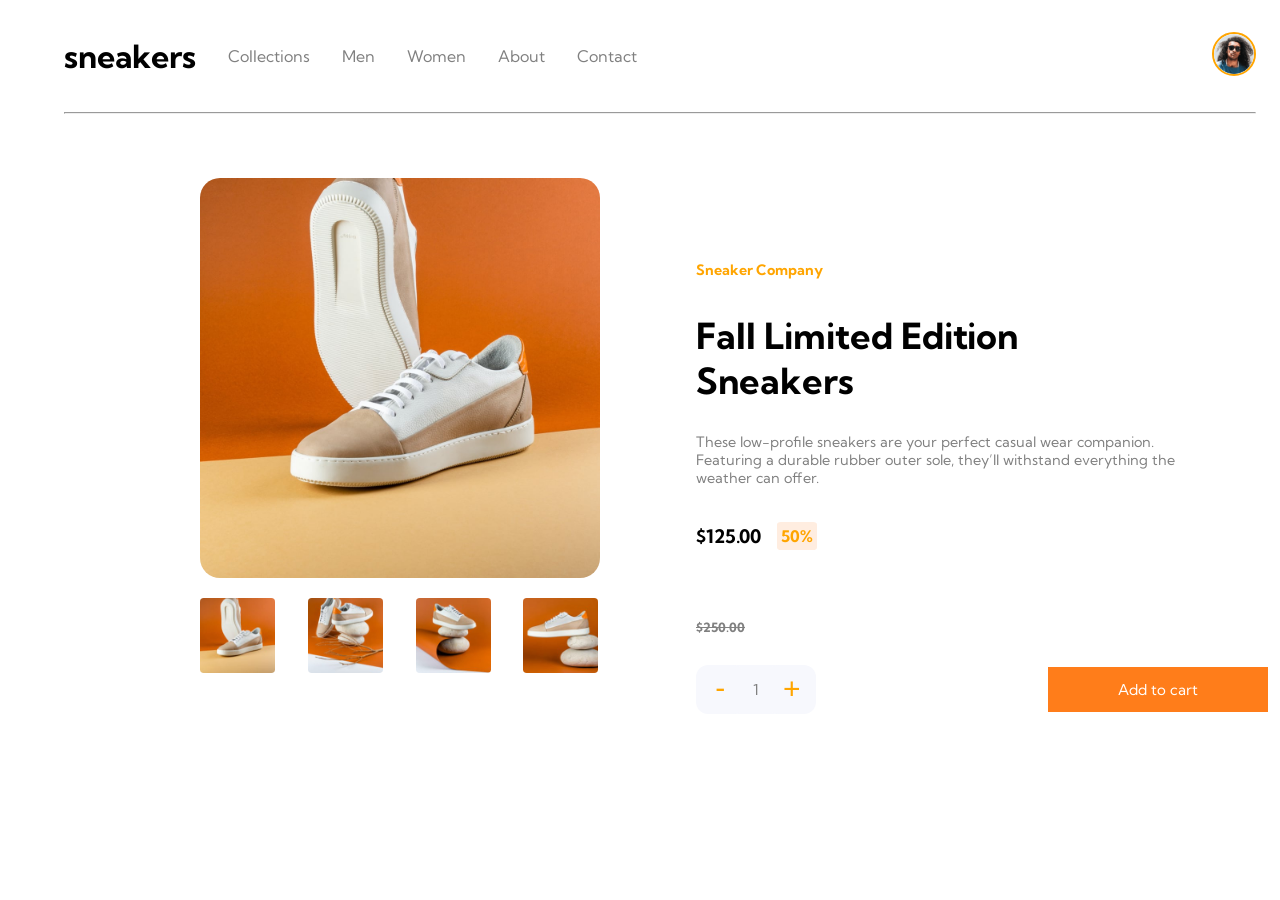
==== index.html @ b2e02254 "Add files via upload" ====
<!DOCTYPE html>
<html lang="en">
<head>
  <meta charset="UTF-8">
  <meta name="viewport" content="width=device-width, initial-scale=1.0"> <!-- displays site properly based on user's device -->

  <link rel="icon" type="image/png" sizes="32x32" href="./images/favicon-32x32.png">
  <link rel="stylesheet" href="styles.css">
  <link rel="preconnect" href="https://fonts.googleapis.com">
  <link rel="preconnect" href="https://fonts.gstatic.com" crossorigin>
  <link href="https://fonts.googleapis.com/css2?family=Kumbh+Sans:wght@400;700&display=swap" rel="stylesheet">
  <link rel="stylesheet" href="https://unicons.iconscout.com/release/v4.0.8/css/line.css">
  <script src="script.js"></script>
  
  <title>Frontend Mentor | E-commerce product page</title>

</head>
<body>
  <nav>
    <ul>
      <div class="navbar">
        <li><div class="logo"><a href="#home">sneakers</a></div></li>
        <li><a href="#collections">Collections</a></li>
        <li><a href="#men">Men</a></li>
        <li><a href="#women">Women</a></li>
        <li><a href="#about">About</a></li>
        <li><a href="#contact">Contact</a></li>
      </div>
      <div class="user">
        <li><a href="#cart"><i class="uil uil-shopping-cart"></i></a></li>
        <li><a href="#account"><div class="avatar"><img src="/images/image-avatar.png"></div></a></li>
      </div>
    </ul>
  </nav>

  <hr>

  <div class="landing_page">

    <div class="container">
      <div class="product">
        <img src="images/image-product-1.jpg" alt="sneakers">
      </div>
      <div class="thumbnails">
        <img onclick="changeImage()" src="images/image-product-1-thumbnail.jpg" alt="">
        <img onclick="changeImage()" src="images/image-product-2-thumbnail.jpg" alt="">
        <img onclick="changeImage()" src="images/image-product-3-thumbnail.jpg" alt="">
        <img onclick="changeImage()" src="images/image-product-4-thumbnail.jpg" alt="">
      </div>
    </div>

    <div class="detail">

    <h6>Sneaker Company</h6>

    <h2>Fall Limited Edition Sneakers</h2>

    <p>These low-profile sneakers are your perfect casual wear companion. Featuring a 
    durable rubber outer sole, they’ll withstand everything the weather can offer.</p>

      <div class="wpromo">
        <h3>$125.00</h3>
        <h4>50%</h4>
      </div>

    </div>

  </div>

  <div class="price">

    <div class="empty"></div>

    <div class="cross">
      <h6>$250.00</h6>
        <div class="add">
        <button>-</button>
        <p>1</p>
        <button>+</button>
      </div>
    </div>

  </div>

  <div class="buy">
        <i class="uil uil-shopping-cart"></i>
        Add to cart
  </div>
  
</body>
</html>
---- styles.css ----
* {
    list-style: none;
    text-decoration: none;
}

body {
    background-color: white;
    font-size: 16px;
    font-family: Kumbh Sans;
}

.logo {
    color: black;
    font-size: 2rem;
    font-weight: bold;
}

ul {
    display: flex;
    justify-content: space-between;
}

.navbar {
    display: flex;
    align-items: center;
}

.navbar li {
    padding: 1rem;
}

.user {
    display: flex;
    align-items: center;
    justify-content: right;
}

.user li {
    padding: 1rem;
}

i {
    font-size: 1.5rem;
}

i:hover {
    color: black;
}

.avatar img {
    width: 2.5rem;
    border: 2px solid orange;
    border-radius: 50% 50%;
}

li {
    color: gray;
    list-style-type: none;
}

a {
    color: inherit;
}

.navbar a:hover {
    color: black;
    padding-bottom: 2.7rem;
    border-bottom: 4px solid hsl(26, 100%, 55%);
}

.logo a:hover {
    padding-bottom: 2rem;
}

hr {
    margin-left: 3.5rem;
    margin-right: 1rem;
}

.product img {
    width: 400px;
    margin-left: 9rem;
    margin-top: 3.5rem;
    border-radius: 5%;
}

.thumbnails img {
    width: 75px;
    border-radius: 5%;
    margin-top: 1rem;
    margin-left: 1.80rem;
}

.thumbnails img:hover {
    cursor: pointer;
}

.thumbnails img:first-child {
    margin-left: 9rem;
}

.landing_page {
    display: flex;
    align-items: center;
    justify-content: space-around;
}

.detail {
    width: 30rem;
    margin-right: 3rem;
}

h6 {
    color: orange;
    font-size: 0.9rem;
}

h2 {
    font-size: 2.25rem;
}

p {
    color: gray;
    font-size: 0.9rem;
}

.wpromo {
    display: flex;
    align-items: center;
    gap: 1rem;
}

.wpromo h4 {
    color: orange;
    background-color: hsl(25, 100%, 94%);
    border: 4px solid hsl(25, 100%, 94%);
    border-radius: 10%;
}

.ancient {
    color: gray;
    display: flex;
    justify-content: space-around;
}

.empty {
    display: flex;
    width: 400px;
    margin-left: 9rem;
}

.price {
    display: flex;
    align-items: center;
    justify-content: space-around;
    position: relative;
    bottom: 5.5rem;
}

.price h6 {
    color: gray;
    font-size: 0.8rem;
    text-decoration: line-through
}

.cross {
    width: 30rem;
    margin-right: 3rem;
}

.add {
    display: flex;
    background-color: hsl(223, 64%, 98%);
    border-radius: 25%;
    width: 120px;
}

button {
    color: orange;
    background-color: hsl(223, 64%, 98%);
    border: none;
    border-radius: 25%;
    width: 60px;
    font-size: 30px;
}

button:hover {
    cursor: pointer;
}

.add button:first-child {
    padding-bottom: 3px;
}

.add p {
    display: flex;
    justify-content: center;
    width: 30px;
    font-size: 15px;
}

.buy {
    display: flex;
    align-items: center;
    justify-content: center;
    margin-left: 65rem;
    position: relative;
    bottom: 8.4rem;
    background-color: hsl(26, 100%, 55%);
    width: 220px;
    height: 45px;
    font-size: 15px;
    color: white;
}

.buy i:hover {
    color: inherit;
}

.buy:hover {
    background-color: orange;
    cursor: pointer;
}
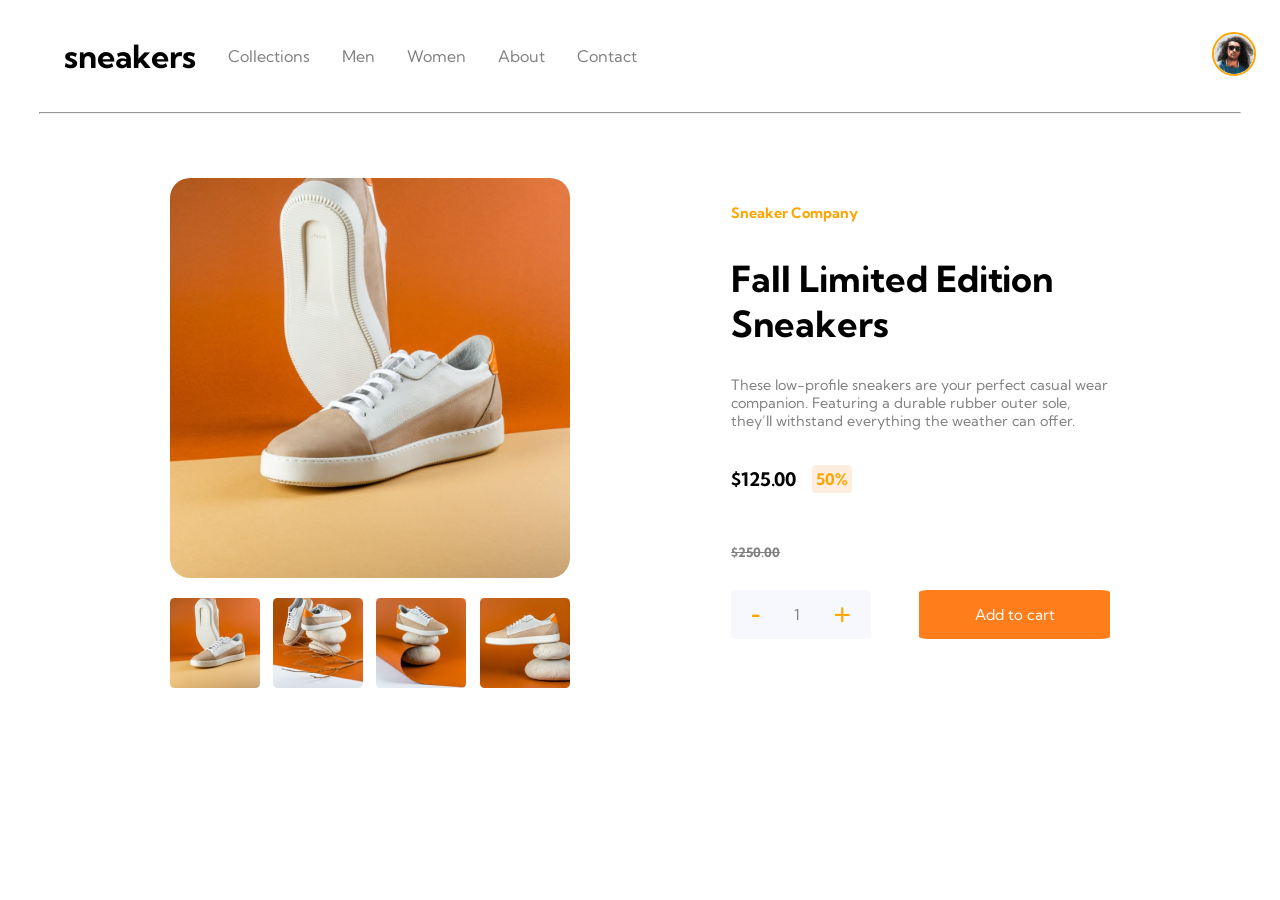
==== commit 3be456ad: "Add files via upload CSS Logic update" ====
--- a/index.html
+++ b/index.html
@@ -4,7 +4,7 @@
   <meta charset="UTF-8">
   <meta name="viewport" content="width=device-width, initial-scale=1.0"> <!-- displays site properly based on user's device -->
 
-  <link rel="icon" type="image/png" sizes="32x32" href="./images/favicon-32x32.png">
+  <link rel="icon" type="image/png" sizes="64x64" href="./images/favicon-32x32.png">
   <link rel="stylesheet" href="styles.css">
   <link rel="preconnect" href="https://fonts.googleapis.com">
   <link rel="preconnect" href="https://fonts.gstatic.com" crossorigin>
@@ -12,11 +12,11 @@
   <link rel="stylesheet" href="https://unicons.iconscout.com/release/v4.0.8/css/line.css">
   <script src="script.js"></script>
   
-  <title>Frontend Mentor | E-commerce product page</title>
+  <title>Sneaker eShop</title>
 
 </head>
 <body>
-  <nav>
+  <header>
     <ul>
       <div class="navbar">
         <li><div class="logo"><a href="#home">sneakers</a></div></li>
@@ -31,9 +31,11 @@
         <li><a href="#account"><div class="avatar"><img src="/images/image-avatar.png"></div></a></li>
       </div>
     </ul>
-  </nav>
+  </header>
 
   <hr>
+
+<main>
 
   <div class="landing_page">
 
@@ -63,29 +65,27 @@
         <h4>50%</h4>
       </div>
 
+    <div class="cross">
+      <h6>$250.00</h6>
+    </div>
+
+        <div class="cartquantity">
+          <div class="add">
+            <button>-</button>
+            <p>1</p>
+            <button>+</button>
+          </div>
+          <div class="buy">
+            <i class="uil uil-shopping-cart"></i>
+              Add to cart
+          </div>
+        </div>
+    
     </div>
 
   </div>
+  
+</main> 
 
-  <div class="price">
-
-    <div class="empty"></div>
-
-    <div class="cross">
-      <h6>$250.00</h6>
-        <div class="add">
-        <button>-</button>
-        <p>1</p>
-        <button>+</button>
-      </div>
-    </div>
-
-  </div>
-
-  <div class="buy">
-        <i class="uil uil-shopping-cart"></i>
-        Add to cart
-  </div>
-  
 </body>
 </html>
--- a/styles.css
+++ b/styles.css
@@ -1,223 +1,191 @@
+/* Reset styles */
 * {
-    list-style: none;
-    text-decoration: none;
+  list-style: none;
+  text-decoration: none;
 }
 
+/* General styles */
 body {
-    background-color: white;
-    font-size: 16px;
-    font-family: Kumbh Sans;
+  background-color: white;
+  font-size: 16px;
+  font-family: Kumbh Sans, sans-serif;
 }
 
+/* Navbar */
 .logo {
-    color: black;
-    font-size: 2rem;
-    font-weight: bold;
+  color: black;
+  font-size: 2rem;
+  font-weight: bold;
 }
 
 ul {
-    display: flex;
-    justify-content: space-between;
+  display: flex;
+  justify-content: space-between;
 }
 
 .navbar {
-    display: flex;
-    align-items: center;
-}
-
-.navbar li {
-    padding: 1rem;
+  display: flex;
+  align-items: center;
 }
 
 .user {
-    display: flex;
-    align-items: center;
-    justify-content: right;
-}
-
-.user li {
-    padding: 1rem;
+  display: flex;
+  align-items: center;
+  justify-content: right;
 }
 
 i {
-    font-size: 1.5rem;
+  font-size: 1.5rem;
 }
 
 i:hover {
-    color: black;
+  color: black;
 }
 
 .avatar img {
-    width: 2.5rem;
-    border: 2px solid orange;
-    border-radius: 50% 50%;
+  width: 2.5rem;
+  border: 2px solid orange;
+  border-radius: 50% 50%;
 }
 
 li {
-    color: gray;
-    list-style-type: none;
+  color: gray;
+  list-style-type: none;
+  padding: 1rem;
 }
 
 a {
-    color: inherit;
+  color: inherit;
 }
 
 .navbar a:hover {
-    color: black;
-    padding-bottom: 2.7rem;
-    border-bottom: 4px solid hsl(26, 100%, 55%);
+  color: black;
+  padding-bottom: 2.7rem;
+  border-bottom: 4px solid hsl(26, 100%, 55%);
 }
 
 .logo a:hover {
-    padding-bottom: 2rem;
+  padding-bottom: 2rem;
 }
 
+/* Product page */
 hr {
-    margin-left: 3.5rem;
-    margin-right: 1rem;
+  width: 95%;
+}
+
+.container {
+  width: 400px;
 }
 
 .product img {
-    width: 400px;
-    margin-left: 9rem;
-    margin-top: 3.5rem;
-    border-radius: 5%;
+  width: 400px;
+  margin-top: 3.5rem;
+  border-radius: 5%;
+  cursor: pointer;
+}
+
+.thumbnails {
+  display: flex;
+  margin-top: 1rem;
+  justify-content: space-between;
 }
 
 .thumbnails img {
-    width: 75px;
-    border-radius: 5%;
-    margin-top: 1rem;
-    margin-left: 1.80rem;
-}
-
-.thumbnails img:hover {
-    cursor: pointer;
-}
-
-.thumbnails img:first-child {
-    margin-left: 9rem;
+  width: 90px;
+  border-radius: 5%;
+  cursor: pointer;
 }
 
 .landing_page {
-    display: flex;
-    align-items: center;
-    justify-content: space-around;
+  display: flex;
+  align-items: center;
+  justify-content: space-evenly;
 }
 
 .detail {
-    width: 30rem;
-    margin-right: 3rem;
+  width: 30%;
+  display: flexbox;
 }
 
 h6 {
-    color: orange;
-    font-size: 0.9rem;
+  color: orange;
+  font-size: 0.9rem;
 }
 
 h2 {
-    font-size: 2.25rem;
+  font-size: 2.25rem;
 }
 
 p {
-    color: gray;
-    font-size: 0.9rem;
+  color: gray;
+  font-size: 0.9rem;
 }
 
 .wpromo {
-    display: flex;
-    align-items: center;
-    gap: 1rem;
+  display: flex;
+  align-items: center;
+  gap: 1rem;
 }
 
 .wpromo h4 {
-    color: orange;
-    background-color: hsl(25, 100%, 94%);
-    border: 4px solid hsl(25, 100%, 94%);
-    border-radius: 10%;
+  color: orange;
+  background-color: hsl(25, 100%, 94%);
+  border: 4px solid hsl(25, 100%, 94%);
+  border-radius: 10%;
 }
 
-.ancient {
-    color: gray;
-    display: flex;
-    justify-content: space-around;
+.cross h6 {
+  color: gray;
+  font-size: 0.8rem;
+  text-decoration: line-through
 }
 
-.empty {
-    display: flex;
-    width: 400px;
-    margin-left: 9rem;
-}
-
-.price {
-    display: flex;
-    align-items: center;
-    justify-content: space-around;
-    position: relative;
-    bottom: 5.5rem;
-}
-
-.price h6 {
-    color: gray;
-    font-size: 0.8rem;
-    text-decoration: line-through
-}
-
-.cross {
-    width: 30rem;
-    margin-right: 3rem;
+.cartquantity {
+  display: flex;
+  gap: 3rem;
 }
 
 .add {
-    display: flex;
-    background-color: hsl(223, 64%, 98%);
-    border-radius: 25%;
-    width: 120px;
+  display: flex;
+  justify-content: space-around;
+  align-items: center;
+  width: 10rem;
+  background-color: hsl(223, 64%, 98%);
+  border-radius: 5%;
 }
 
 button {
-    color: orange;
-    background-color: hsl(223, 64%, 98%);
-    border: none;
-    border-radius: 25%;
-    width: 60px;
-    font-size: 30px;
-}
-
-button:hover {
-    cursor: pointer;
+  color: orange;
+  background-color: hsl(223, 64%, 98%);
+  border: none;
+  font-size: 30px;
+  cursor: pointer;
 }
 
 .add button:first-child {
-    padding-bottom: 3px;
+  padding-bottom: 3px;
 }
 
 .add p {
-    display: flex;
-    justify-content: center;
-    width: 30px;
-    font-size: 15px;
+  font-size: 15px;
 }
 
 .buy {
-    display: flex;
-    align-items: center;
-    justify-content: center;
-    margin-left: 65rem;
-    position: relative;
-    bottom: 8.4rem;
-    background-color: hsl(26, 100%, 55%);
-    width: 220px;
-    height: 45px;
-    font-size: 15px;
-    color: white;
+  display: flex;
+  align-items: center;
+  justify-content: center;
+  background-color: hsl(26, 100%, 55%);
+  width: 220px;
+  font-size: 15px;
+  color: white;
+  border-radius: 5%;
+  cursor: pointer;
 }
 
 .buy i:hover {
-    color: inherit;
+  color: inherit;
 }
 
 .buy:hover {
-    background-color: orange;
-    cursor: pointer;
-}
+  background-color: orange;
+}
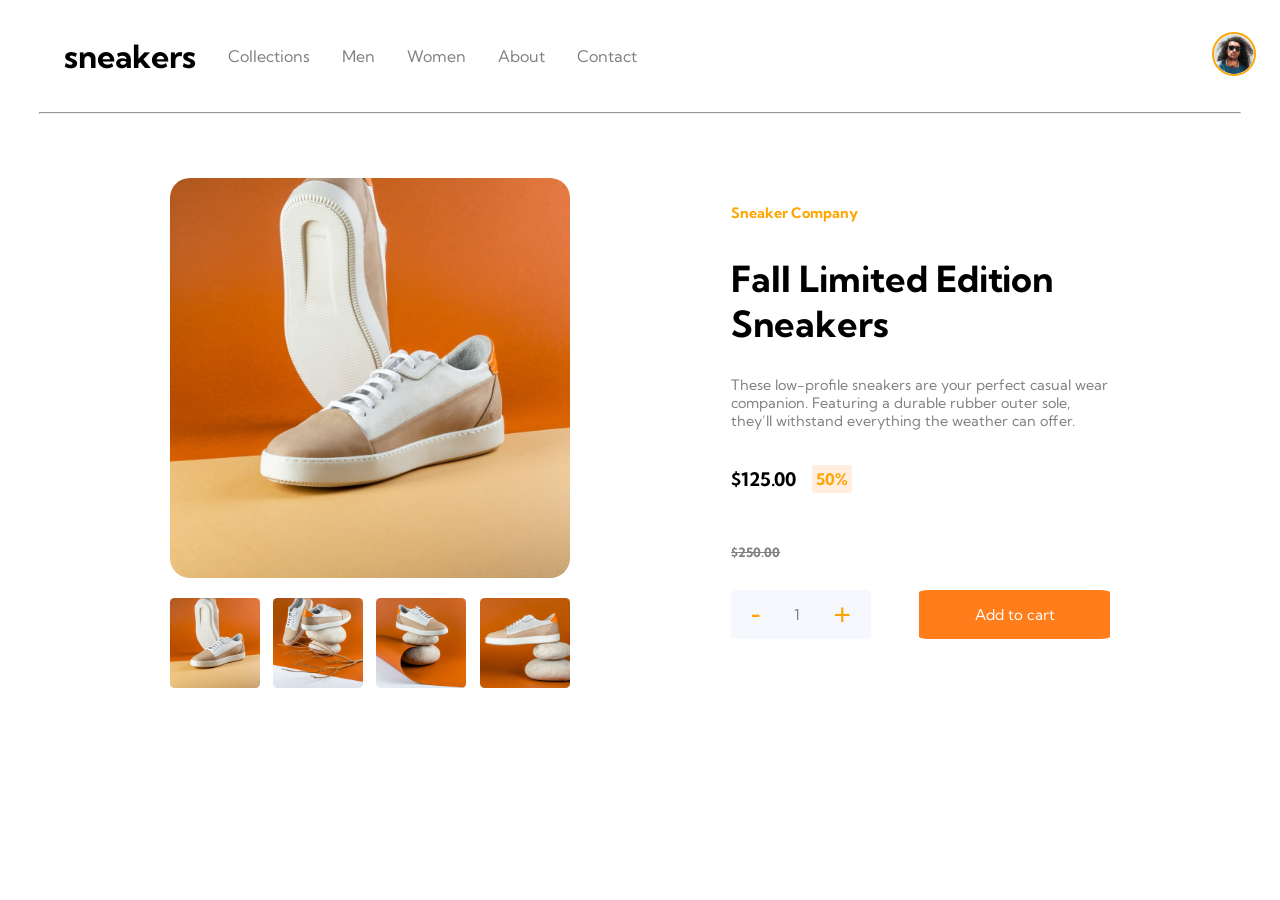
==== commit cf8ff3bf: "Add files via upload JS Image Selector Update" ====
--- a/index.html
+++ b/index.html
@@ -2,7 +2,7 @@
 <html lang="en">
 <head>
   <meta charset="UTF-8">
-  <meta name="viewport" content="width=device-width, initial-scale=1.0"> <!-- displays site properly based on user's device -->
+  <meta name="viewport" content="width=device-width, initial-scale=1.0">
 
   <link rel="icon" type="image/png" sizes="64x64" href="./images/favicon-32x32.png">
   <link rel="stylesheet" href="styles.css">
@@ -27,6 +27,7 @@
         <li><a href="#contact">Contact</a></li>
       </div>
       <div class="user">
+        <li><a href="#cart"><i class="uil uil-bars"></i></a></li>
         <li><a href="#cart"><i class="uil uil-shopping-cart"></i></a></li>
         <li><a href="#account"><div class="avatar"><img src="/images/image-avatar.png"></div></a></li>
       </div>
@@ -44,42 +45,42 @@
         <img src="images/image-product-1.jpg" alt="sneakers">
       </div>
       <div class="thumbnails">
-        <img onclick="changeImage()" src="images/image-product-1-thumbnail.jpg" alt="">
-        <img onclick="changeImage()" src="images/image-product-2-thumbnail.jpg" alt="">
-        <img onclick="changeImage()" src="images/image-product-3-thumbnail.jpg" alt="">
-        <img onclick="changeImage()" src="images/image-product-4-thumbnail.jpg" alt="">
+        <img class="thumbnail" src="images/image-product-1.jpg" alt="">
+        <img class="thumbnail" src="images/image-product-2.jpg" alt="">
+        <img class="thumbnail" src="images/image-product-3.jpg" alt="">
+        <img class="thumbnail" src="images/image-product-4.jpg" alt="">
       </div>
     </div>
 
     <div class="detail">
 
-    <h6>Sneaker Company</h6>
+      <h6>Sneaker Company</h6>
 
-    <h2>Fall Limited Edition Sneakers</h2>
+      <h2>Fall Limited Edition Sneakers</h2>
 
-    <p>These low-profile sneakers are your perfect casual wear companion. Featuring a 
-    durable rubber outer sole, they’ll withstand everything the weather can offer.</p>
+      <p>These low-profile sneakers are your perfect casual wear companion. Featuring a 
+      durable rubber outer sole, they’ll withstand everything the weather can offer.</p>
 
-      <div class="wpromo">
-        <h3>$125.00</h3>
-        <h4>50%</h4>
+        <div class="wpromo">
+          <h3>$125.00</h3>
+          <h4>50%</h4>
+        </div>
+
+      <div class="cross">
+        <h6>$250.00</h6>
       </div>
 
-    <div class="cross">
-      <h6>$250.00</h6>
-    </div>
-
-        <div class="cartquantity">
-          <div class="add">
-            <button>-</button>
-            <p>1</p>
-            <button>+</button>
+          <div class="cartquantity">
+            <div class="add">
+              <button>-</button>
+              <p>1</p>
+              <button>+</button>
+            </div>
+            <div class="buy">
+              <i class="uil uil-shopping-cart"></i>
+                Add to cart
+            </div>
           </div>
-          <div class="buy">
-            <i class="uil uil-shopping-cart"></i>
-              Add to cart
-          </div>
-        </div>
     
     </div>
 
--- a/styles.css
+++ b/styles.css
@@ -34,6 +34,10 @@
   justify-content: right;
 }
 
+.user li:first-child {
+  display: none;
+}
+
 i {
   font-size: 1.5rem;
 }
@@ -188,4 +192,55 @@
 
 .buy:hover {
   background-color: orange;
+}
+
+/* ============== MEDIA QUERIES (MEDIUM DEVICES) ============== */
+@media screen and (max-width: 1024px) {
+  .navbar li {
+      display: none;
+  }
+
+  .navbar li:first-child {
+    display: flex;
+  }
+
+  .user li {
+    display: none;
+  }
+
+  .user li:first-child {
+    display: flex;
+  }
+}
+
+/* ============== MEDIA QUERIES (SMALL DEVICES) ============== */
+@media screen and (max-width: 600px) {
+  .landing_page {
+    flex-direction: column;
+    width: auto;
+  }
+
+  .product img {
+    border-radius: 0px;
+  }
+
+  .detail {
+    flex-direction: column;
+    width: auto;
+    text-align: center;
+  }
+
+  .wpromo {
+    justify-content: center;
+  }
+
+  .cross {
+    display: flex;
+    justify-content: center;
+  }
+
+  .cartquantity {
+    flex-direction: column;
+    align-items: center;
+  }
 }
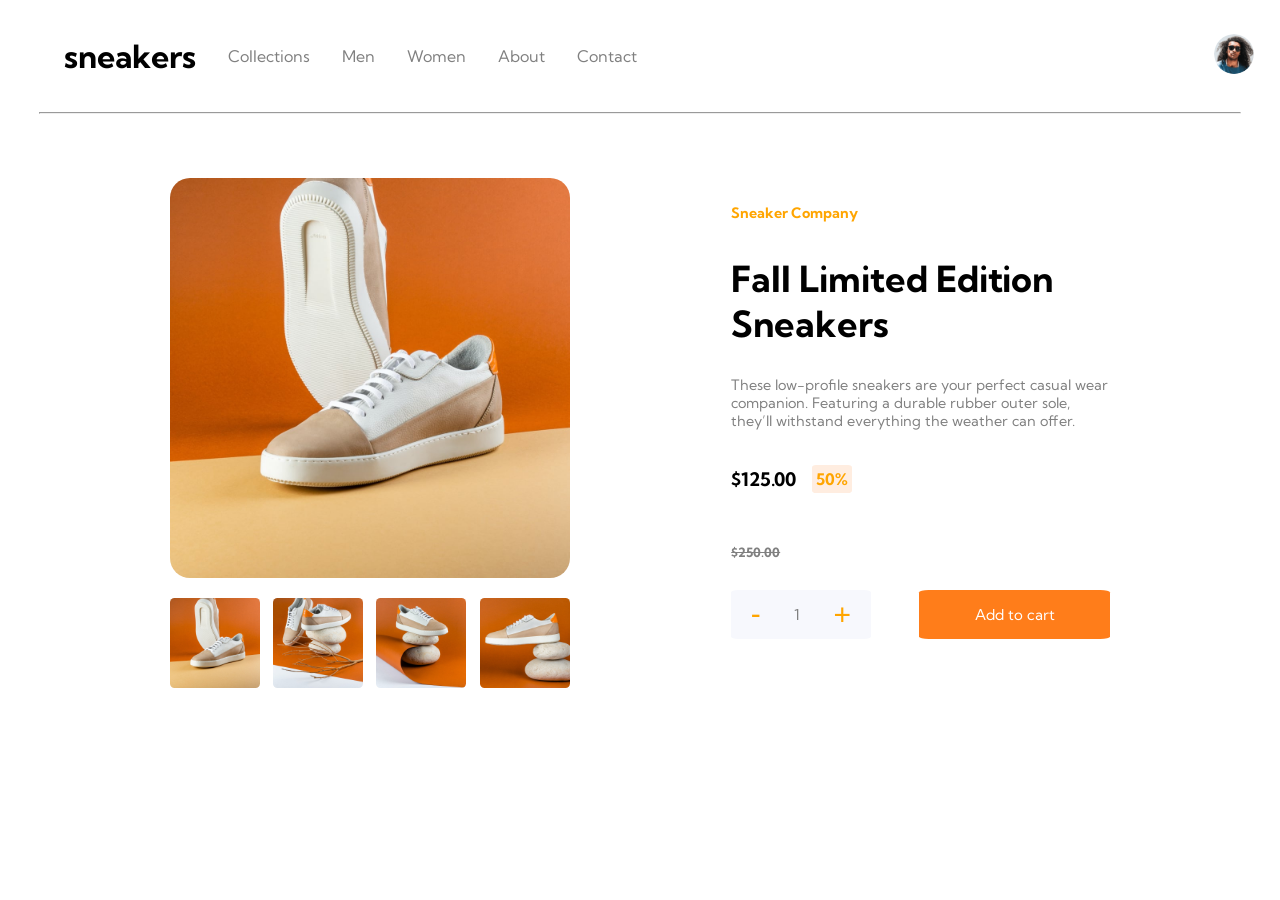
==== commit fff50110: "Add files via upload CSS Imrpovement" ====
--- a/index.html
+++ b/index.html
@@ -19,6 +19,7 @@
   <header>
     <ul>
       <div class="navbar">
+        <li><a href="#cart"><i class="uil uil-bars"></i></a></li>
         <li><div class="logo"><a href="#home">sneakers</a></div></li>
         <li><a href="#collections">Collections</a></li>
         <li><a href="#men">Men</a></li>
@@ -27,7 +28,6 @@
         <li><a href="#contact">Contact</a></li>
       </div>
       <div class="user">
-        <li><a href="#cart"><i class="uil uil-bars"></i></a></li>
         <li><a href="#cart"><i class="uil uil-shopping-cart"></i></a></li>
         <li><a href="#account"><div class="avatar"><img src="/images/image-avatar.png"></div></a></li>
       </div>
@@ -61,20 +61,22 @@
       <p>These low-profile sneakers are your perfect casual wear companion. Featuring a 
       durable rubber outer sole, they’ll withstand everything the weather can offer.</p>
 
+      <div class="cprice">
         <div class="wpromo">
           <h3>$125.00</h3>
           <h4>50%</h4>
         </div>
 
-      <div class="cross">
-        <h6>$250.00</h6>
+        <div class="cross">
+          <h6>$250.00</h6>
+        </div>
       </div>
 
           <div class="cartquantity">
             <div class="add">
-              <button>-</button>
-              <p>1</p>
-              <button>+</button>
+              <button onclick="decrease()">-</button>
+              <p id="compteur">1</p>
+              <button onclick="incrementer()">+</button>
             </div>
             <div class="buy">
               <i class="uil uil-shopping-cart"></i>
--- a/styles.css
+++ b/styles.css
@@ -23,6 +23,10 @@
   justify-content: space-between;
 }
 
+.navbar li:first-child {
+  display: none;
+}
+
 .navbar {
   display: flex;
   align-items: center;
@@ -32,24 +36,28 @@
   display: flex;
   align-items: center;
   justify-content: right;
-}
-
-.user li:first-child {
-  display: none;
 }
 
 i {
   font-size: 1.5rem;
+  transition: .5s ease;
 }
 
 i:hover {
   color: black;
+  transition: .5s ease;
 }
 
 .avatar img {
   width: 2.5rem;
+  border-radius: 50%;
+  border: 2px solid transparent;
+  transition: .5s ease;
+}
+
+.avatar img:hover {
   border: 2px solid orange;
-  border-radius: 50% 50%;
+  transition: .5s ease;
 }
 
 li {
@@ -98,6 +106,12 @@
   width: 90px;
   border-radius: 5%;
   cursor: pointer;
+  transition: 1s ease;
+}
+
+.thumbnails img:hover {
+  filter: grayscale(var(--value, 100%)); --value: 50%;
+  transition: 1s ease;
 }
 
 .landing_page {
@@ -184,6 +198,7 @@
   color: white;
   border-radius: 5%;
   cursor: pointer;
+  transition: 1s ease;
 }
 
 .buy i:hover {
@@ -192,24 +207,37 @@
 
 .buy:hover {
   background-color: orange;
+  transition: 1s ease;
 }
 
 /* ============== MEDIA QUERIES (MEDIUM DEVICES) ============== */
 @media screen and (max-width: 1024px) {
   .navbar li {
-      display: none;
-  }
-
-  .navbar li:first-child {
+    display: none;
+  }
+
+  .navbar li:first-child,
+  .navbar li:nth-child(2) {
     display: flex;
   }
 
+  .navbar a:hover {
+    border: none;
+    padding: 0;
+  }
+
+  .logo {
+    position: absolute;
+    top: 13px;
+    left: 40px
+  }
+
   .user li {
-    display: none;
-  }
-
-  .user li:first-child {
     display: flex;
+  }
+
+  .user img {
+    width: 30px;
   }
 }
 
@@ -220,27 +248,86 @@
     width: auto;
   }
 
+  ul {
+    padding: 0;
+  }
+
+  li {
+    padding: 0;
+  }
+
+  hr {
+    display: none;
+  }
+
   .product img {
     border-radius: 0px;
+    margin: 0;
   }
 
   .detail {
     flex-direction: column;
-    width: auto;
-    text-align: center;
+    width: 95%;
+  }
+
+  .detail h6 {
+    font-size: 1.1rem;
+    margin: 0;
+    margin-top: 1rem;
+  }
+
+  .detail h2 {
+    margin: 0;
+    margin-top: 1rem;
+  }
+
+  .detail p {
+    font-size: 1.05rem;
+    line-height: 1.45rem;
+    margin: 0;
+    margin-top: 1rem;
   }
 
   .wpromo {
-    justify-content: center;
+    width: min-content;
+  }
+
+  .wpromo h3 {
+    font-size: 2rem;
+  }
+
+  .wpromo h4 {
+    font-size: 1rem;
   }
 
   .cross {
+    width: 50%;
+  }
+
+  .cross h6 {
+    margin: 0;
+    text-align: end;
+  }
+
+  .cprice {
     display: flex;
-    justify-content: center;
+    align-items: center;
   }
 
   .cartquantity {
     flex-direction: column;
     align-items: center;
+    gap: 1rem;
+  }
+
+  .add,
+  .buy {
+    width: 95%;
+    border-radius: 10px;
+    height: 3.5rem;
+  }
+
+  .add p {
+    margin: 0;
   }
 }
